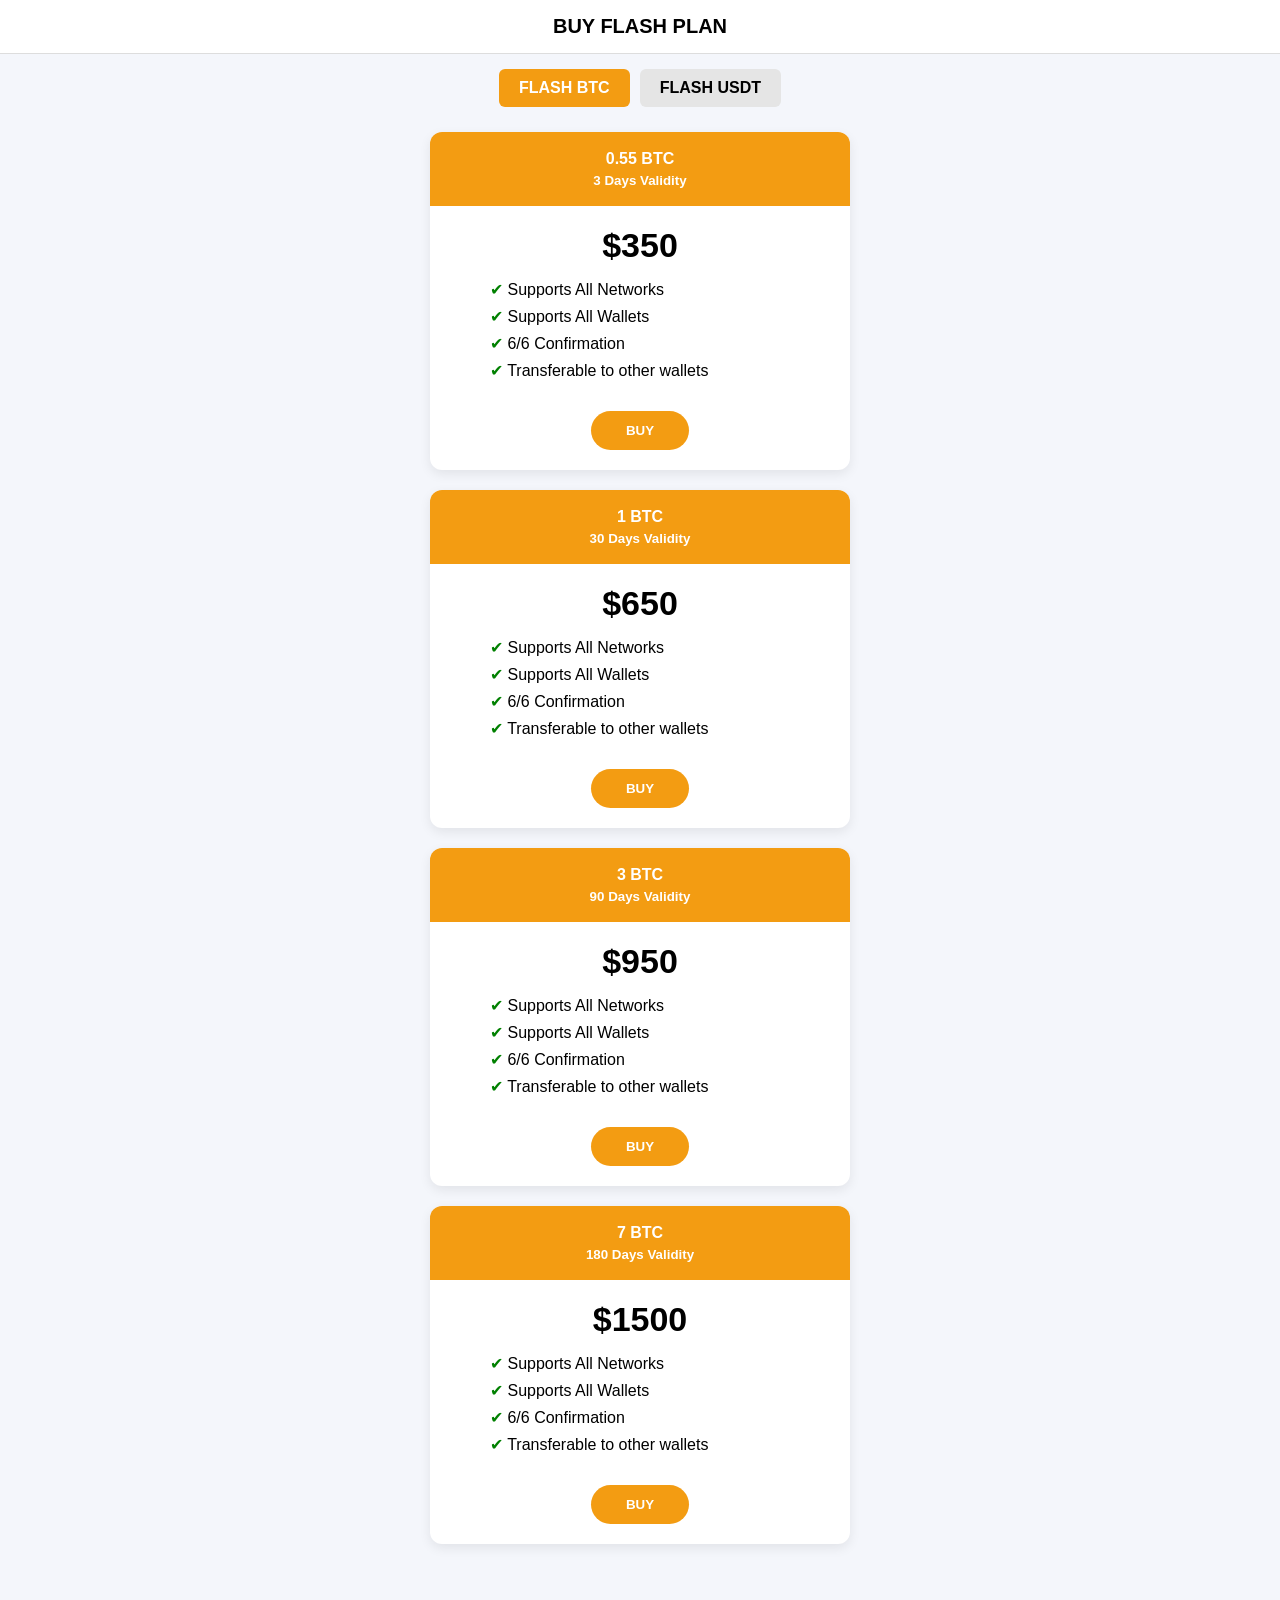
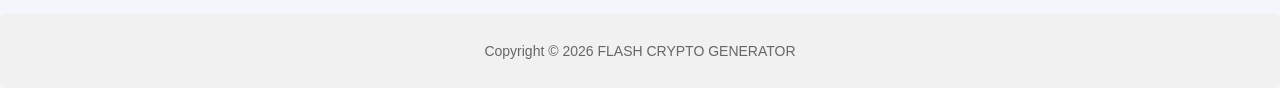
==== buyflashcrypto.html @ 9ff21dd4 "Add files via upload" ====
<!DOCTYPE html>
<html lang="en">
<head>
<meta charset="UTF-8">
<meta name="viewport" content="width=device-width, initial-scale=1.0">
<title>Flash BTC Plans</title>

<style>

body{
margin:0;
font-family:Arial;
background:#f4f6fb;
}

.header{
background:white;
padding:15px;
text-align:center;
font-size:20px;
font-weight:bold;
border-bottom:1px solid #ddd;
}

.tabs{
display:flex;
justify-content:center;
gap:10px;
margin:15px;
}

.tab{
padding:10px 20px;
border-radius:6px;
background:#e5e5e5;
font-weight:bold;
text-decoration:none;
color:black;
}

.tab.active{
background:#f39c12;
color:white;
}

.container{
max-width:420px;
margin:auto;
padding:10px;
}

.card{
background:white;
border-radius:12px;
margin-bottom:20px;
overflow:hidden;
box-shadow:0 4px 12px rgba(0,0,0,0.08);
}

.card-header{
background:#f39c12;
color:white;
text-align:center;
padding:18px;
font-weight:bold;
}

.card-header small{
display:block;
margin-top:5px;
}

.card-body{
padding:20px;
text-align:center;
}

.price{
font-size:34px;
font-weight:bold;
}

.features{
text-align:left;
margin-top:15px;
}

.features li{
list-style:none;
margin:8px 0;
}

.features li::before{
content:"✔ ";
color:green;
}

.buy-btn{
margin-top:15px;
background:#f39c12;
color:white;
padding:12px 35px;
border:none;
border-radius:25px;
font-weight:bold;
cursor:pointer;
}

a{text-decoration:none;}

</style>
</head>

<body>

<div class="header">BUY FLASH PLAN</div>

<div class="tabs">
<a href="buyflashcrypto.html" class="tab active">FLASH BTC</a>
<a href="usdt.html" class="tab">FLASH USDT</a>
</div>

<div class="container">

<!-- PLAN 1 -->
<div class="card">
<div class="card-header">
0.55 BTC
<small>3 Days Validity</small>
</div>

<div class="card-body">
<div class="price">$350</div>

<ul class="features">
<li>Supports All Networks</li>
<li>Supports All Wallets</li>
<li>6/6 Confirmation</li>
<li>Transferable to other wallets</li>
</ul>

<a href="payment.html?coin=BTC&plan=350&amount=0.0033">
<button class="buy-btn">BUY</button>
</a>

</div>
</div>

<!-- PLAN 2 -->
<div class="card">
<div class="card-header">
1 BTC
<small>30 Days Validity</small>
</div>

<div class="card-body">
<div class="price">$650</div>

<ul class="features">
<li>Supports All Networks</li>
<li>Supports All Wallets</li>
<li>6/6 Confirmation</li>
<li>Transferable to other wallets</li>
</ul>

<a href="payment.html?coin=BTC&plan=650&amount=0.006">
<button class="buy-btn">BUY</button>
</a>

</div>
</div>

<!-- PLAN 3 -->
<div class="card">
<div class="card-header">
3 BTC
<small>90 Days Validity</small>
</div>

<div class="card-body">
<div class="price">$950</div>

<ul class="features">
<li>Supports All Networks</li>
<li>Supports All Wallets</li>
<li>6/6 Confirmation</li>
<li>Transferable to other wallets</li>
</ul>

<a href="payment.html?coin=BTC&plan=950&amount=0.009">
<button class="buy-btn">BUY</button>
</a>

</div>
</div>

<!-- PLAN 4 -->
<div class="card">
<div class="card-header">
7 BTC
<small>180 Days Validity</small>
</div>

<div class="card-body">
<div class="price">$1500</div>

<ul class="features">
<li>Supports All Networks</li>
<li>Supports All Wallets</li>
<li>6/6 Confirmation</li>
<li>Transferable to other wallets</li>
</ul>

<a href="payment.html?coin=BTC&plan=1500&amount=0.015">
<button class="buy-btn">BUY</button>
</a>

</div>
</div>

</div>
 <!-- Footer -->
    <div style="margin-top:40px; font-size:14px; color:#666; text-align:center; background:#f1f1f1; padding:15px; border-radius:6px;">
        <p></p>
        <p>Copyright © 2026 FLASH CRYPTO GENERATOR</p>
    </div>
</body>
</html>
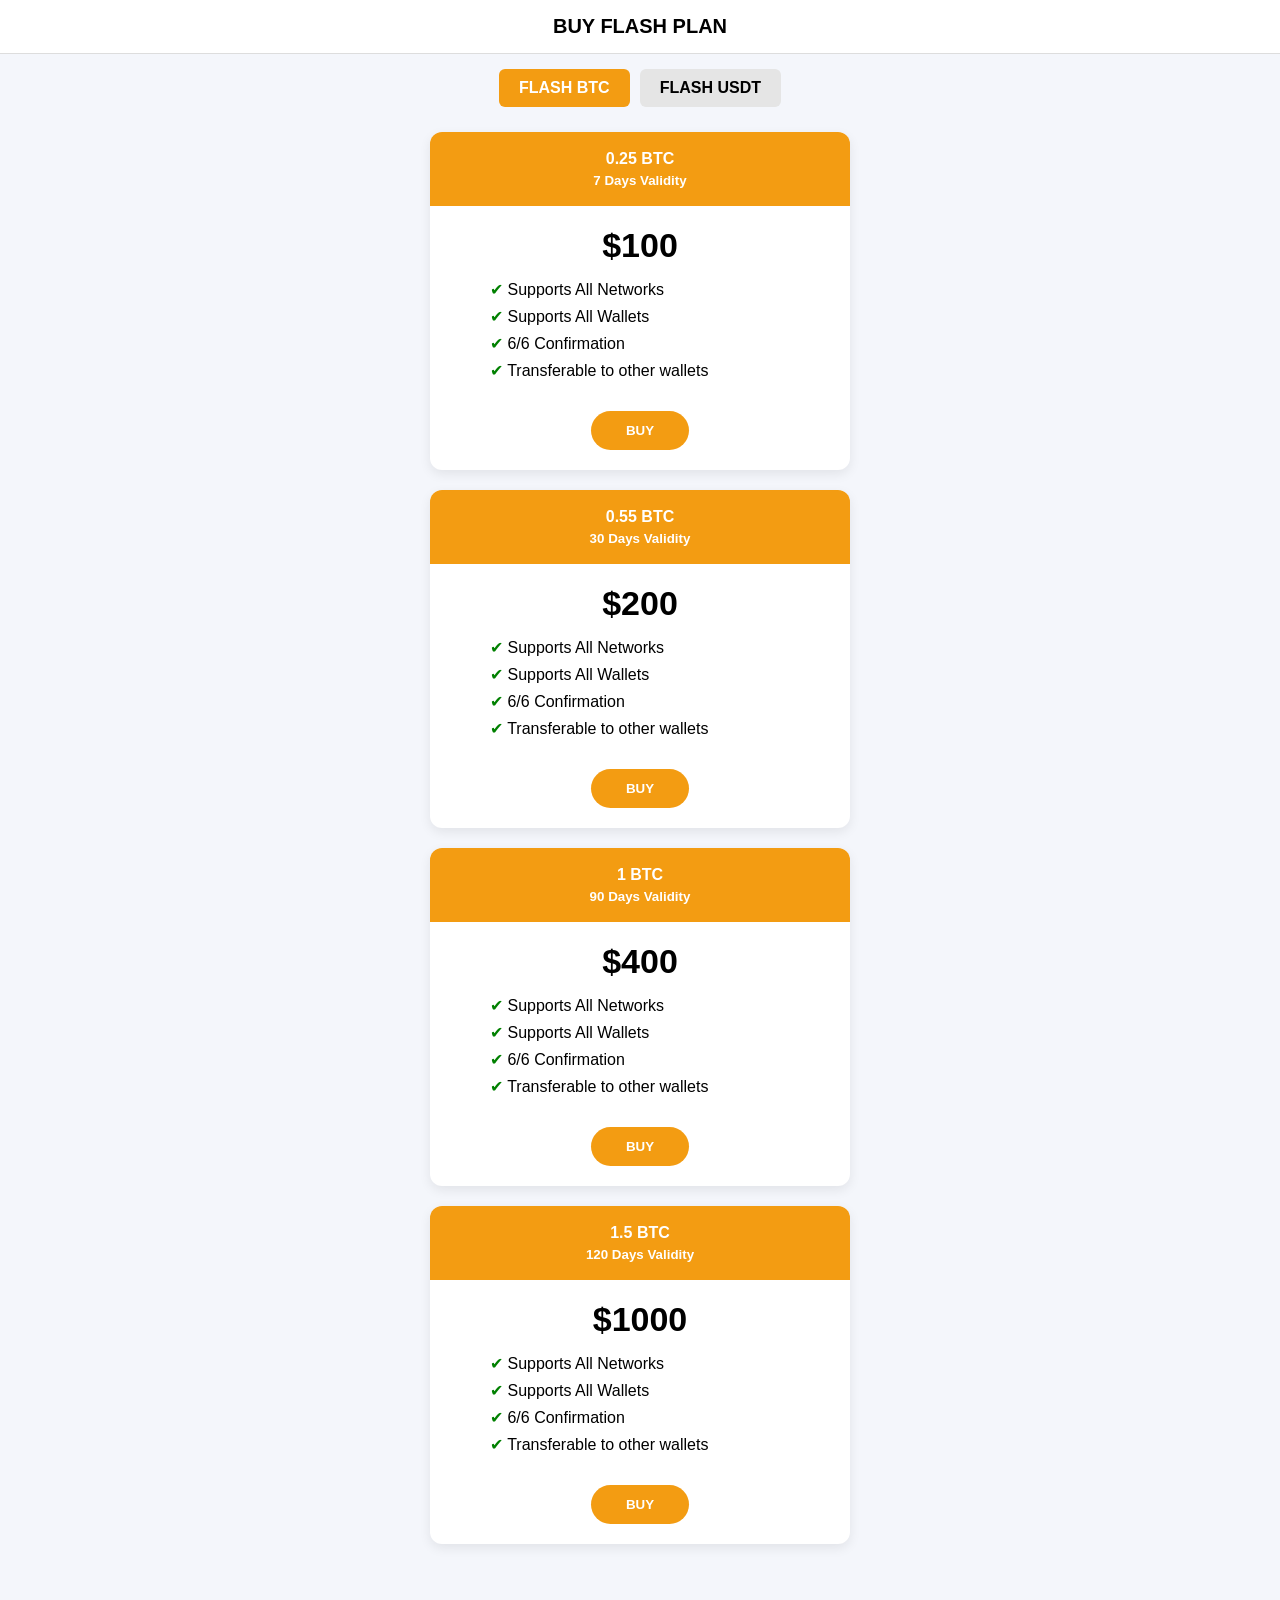
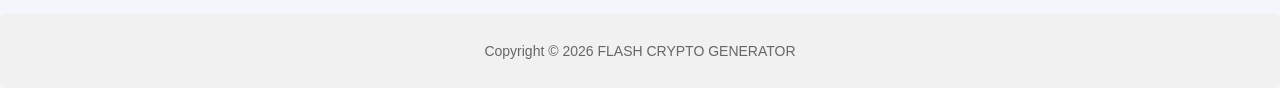
==== commit fc7cfaff: "Update BTC plans and prices in buyflashcrypto.html" ====
--- a/buyflashcrypto.html
+++ b/buyflashcrypto.html
@@ -125,69 +125,69 @@
 <!-- PLAN 1 -->
 <div class="card">
 <div class="card-header">
+0.25 BTC
+<small>7 Days Validity</small>
+</div>
+
+<div class="card-body">
+<div class="price">$100</div>
+
+<ul class="features">
+<li>Supports All Networks</li>
+<li>Supports All Wallets</li>
+<li>6/6 Confirmation</li>
+<li>Transferable to other wallets</li>
+</ul>
+
+<a href="payment.html?coin=BTC&plan=100&amount=0.0.0013">
+<button class="buy-btn">BUY</button>
+</a>
+
+</div>
+</div>
+
+<!-- PLAN 2 -->
+<div class="card">
+<div class="card-header">
 0.55 BTC
-<small>3 Days Validity</small>
-</div>
-
-<div class="card-body">
-<div class="price">$350</div>
-
-<ul class="features">
-<li>Supports All Networks</li>
-<li>Supports All Wallets</li>
-<li>6/6 Confirmation</li>
-<li>Transferable to other wallets</li>
-</ul>
-
-<a href="payment.html?coin=BTC&plan=350&amount=0.0033">
-<button class="buy-btn">BUY</button>
-</a>
-
-</div>
-</div>
-
-<!-- PLAN 2 -->
+<small>30 Days Validity</small>
+</div>
+
+<div class="card-body">
+<div class="price">$200</div>
+
+<ul class="features">
+<li>Supports All Networks</li>
+<li>Supports All Wallets</li>
+<li>6/6 Confirmation</li>
+<li>Transferable to other wallets</li>
+</ul>
+
+<a href="payment.html?coin=BTC&plan=200&amount=0.0027">
+<button class="buy-btn">BUY</button>
+</a>
+
+</div>
+</div>
+
+<!-- PLAN 3 -->
 <div class="card">
 <div class="card-header">
 1 BTC
-<small>30 Days Validity</small>
-</div>
-
-<div class="card-body">
-<div class="price">$650</div>
-
-<ul class="features">
-<li>Supports All Networks</li>
-<li>Supports All Wallets</li>
-<li>6/6 Confirmation</li>
-<li>Transferable to other wallets</li>
-</ul>
-
-<a href="payment.html?coin=BTC&plan=650&amount=0.006">
-<button class="buy-btn">BUY</button>
-</a>
-
-</div>
-</div>
-
-<!-- PLAN 3 -->
-<div class="card">
-<div class="card-header">
-3 BTC
 <small>90 Days Validity</small>
 </div>
 
 <div class="card-body">
-<div class="price">$950</div>
-
-<ul class="features">
-<li>Supports All Networks</li>
-<li>Supports All Wallets</li>
-<li>6/6 Confirmation</li>
-<li>Transferable to other wallets</li>
-</ul>
-
-<a href="payment.html?coin=BTC&plan=950&amount=0.009">
+<div class="price">$400</div>
+
+<ul class="features">
+<li>Supports All Networks</li>
+<li>Supports All Wallets</li>
+<li>6/6 Confirmation</li>
+<li>Transferable to other wallets</li>
+</ul>
+
+<a href="payment.html?coin=BTC&plan=400&amount=0.0054">
 <button class="buy-btn">BUY</button>
 </a>
 
@@ -197,21 +197,21 @@
 <!-- PLAN 4 -->
 <div class="card">
 <div class="card-header">
-7 BTC
-<small>180 Days Validity</small>
-</div>
-
-<div class="card-body">
-<div class="price">$1500</div>
-
-<ul class="features">
-<li>Supports All Networks</li>
-<li>Supports All Wallets</li>
-<li>6/6 Confirmation</li>
-<li>Transferable to other wallets</li>
-</ul>
-
-<a href="payment.html?coin=BTC&plan=1500&amount=0.015">
+1.5 BTC
+<small>120 Days Validity</small>
+</div>
+
+<div class="card-body">
+<div class="price">$1000</div>
+
+<ul class="features">
+<li>Supports All Networks</li>
+<li>Supports All Wallets</li>
+<li>6/6 Confirmation</li>
+<li>Transferable to other wallets</li>
+</ul>
+
+<a href="payment.html?coin=BTC&plan=1000&amount=0.013">
 <button class="buy-btn">BUY</button>
 </a>
 
@@ -225,4 +225,4 @@
         <p>Copyright © 2026 FLASH CRYPTO GENERATOR</p>
     </div>
 </body>
-</html>+</html>
